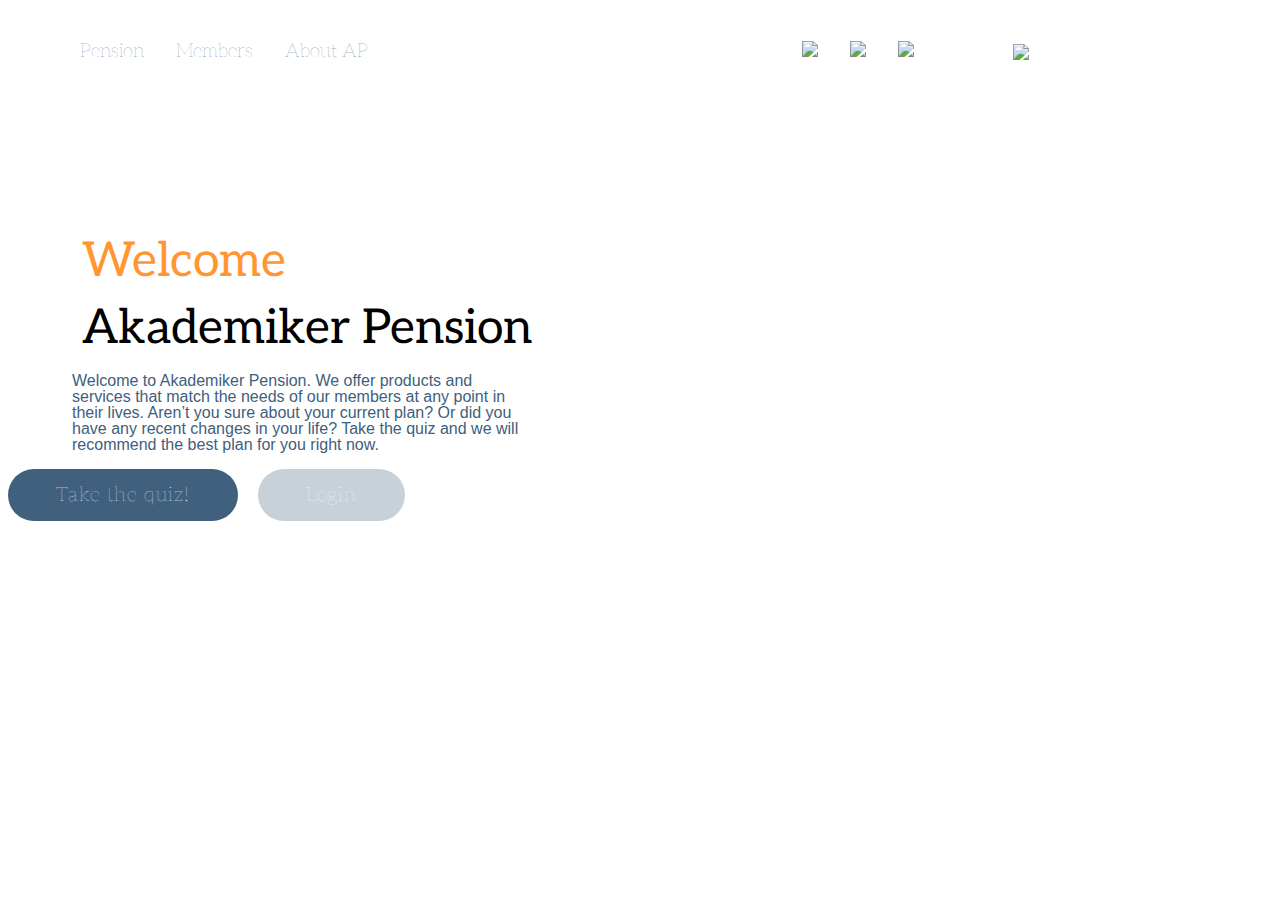
==== index.html @ 8d3b466d "buttons added, title, text" ====
<!DOCTYPE html>
<html lang="english">

<head>
    <meta charset="utf-8">
    <meta name="viewport" content="width=device-width, initial-scale=1.0">
    <title>Akademikerne Pension</title>
    <link rel="stylesheet" href="css/style.css">
</head>

<body>
    <nav>
        <ul class="menu">
            <li><a href="">Pension</a></li>
            <li><a href="">Members</a></li>
            <li><a href="">About AP</a></li>
        </ul>

        <ul class="icons">
            <li><img src="css/img/search_icon.svg"></li>
            <li><img src="css/img/mail_icon.svg"></li>
            <li><img src="css/img/user_icon.svg"></li>
        </ul>

        <img id="navlogo" src="css/img/logo.svg">
    </nav>
    <div class="welcome-text">
        <h4>Welcome</h4>
        <h5>Akademiker Pension</h5>
    </div>
    <div class="welcome-p">
        <p>Welcome to Akademiker Pension. We offer products and services that match the needs of our members at any point in their lives. Aren’t you sure about your current plan? Or did you have any recent changes in your life? Take the quiz and we will recommend the best plan for you right now. </p>
    </div>
    <div class="welcome-buttons">
        <button class="blue">Take the quiz!</button>
        <button class="third-button">Login</button>
    </div>
    <div class="image"></div>

    <script src="script.js"></script>

</body></html>
---- css/style.css ----
@import url('https://fonts.googleapis.com/css2?family=Aleo:ital,wght@0,300;0,400;0,700;1,300;1,400;1,700&display=swap');

/*Navigation and Header*/

#topright {
    display: flex;
    justify-content: flex-end;
}

nav {
    padding: 1rem;
    padding-right: 2rem;
    display: flex;
    justify-content: space-between;
    align-items: center;
    position: relative;
}

nav > ul {
    display: flex;
    list-style-type: none;
    justify-content: flex-start;
    align-items: baseline;
}

nav > ul > li {
    padding-left: 1rem;
    padding-right: 1rem;
}

.menu {
    flex: 3;
    align-items: baseline;
}

.icons {
    flex: 1;
}

#navlogo {
    flex: 1;
}

/*CSS from Julia*/



* {
    box-sizing: border-box;
}

:root {
    --bg-color: white;
    --orange-color: #FF9631;
    --darkblue-color: #40607E;
    --light-gray: #C7D1D9;
    --dark-text: black;

    --primary-font: 'Aleo', serif;
    --secondary-font: 'Open Sans', sans-serif;
    --main-text-color: #40607E;
    --details-color: #007777;

    --white-space: 1rem;
}

html {
    font-size: 100%;
    font-family: var(--primary-font);
    font-weight: 100;
}

/* Button styling*/
button {
    transition: all 3s;
    padding: 1rem 3rem;
    border-radius: 5rem;
    background: var(--darkblue-color);
    text-align: center;
    text-decoration: none;
    font: 100 1.25em/1 var(--primary-font);
    letter-spacing: 1px;
    color: white;
    transition: all 0.2s ease;
    cursor: pointer;
    margin: 0 1rem 1rem 0;
    border: none;
}

.secondary-button {
    background: var(--light-gray);
    color: var(--darkblue-color);
    font-family: var(--secondary-font);
    border-radius: 1rem;
}

.third-button {
    background: var(--light-gray);
}

button:hover {
    background-color: var(--orange-color);
}

button:active {
    background-color: var(--darkblue-color);
}

.secondary-button:visited {
    background-color: var(--orange-color);
    color: var(--light-gray)
}

.secondary-button:hover {
    background-color: var(--darkblue-color);
    color: var(--bg-color)
}


/*Links styling*/
a {
    transition: all 0.2s;
    font-weight: 100;
    text-decoration: underline;
    font-family: var(--primary-font);
    color: var(--darkblue-color);
}

a:hover {
    color: var(--orange-color);
    font-weight: 100;
}

nav > ul > li > a {
    text-decoration: none;
    font-size: 1.2rem;
}

nav > ul > li > a:hover {
    font-size: 1.4rem;
    transition: 0.3s;
}

/*Color swatches*/
.swatches li {
    margin-right: 5vw;
    height: 15vw;
    width: 20%;
    list-style: none;
}

ul li:last-child {
    margin-right: 0;
}

.color-swatch-1 {
    background-color: var(--light-gray);
}

.color-swatch-2 {
    background-color: var(--orange-color);
}

.color-swatch-3 {
    background-color: var(--darkblue-color);
}

.color-swatch-4 {
    background-color: var(--dark-text);
}

.color-swatch-5 {
    background-color: var(--color-5);
}

.typography-main {
    color: var(--details-color);
}

/*Tekst styling*/
h1 {
    font-size: 2rem;
    font-weight: 100;
    color: var(--darkblue-color);
}

h2 {
    font-family: var(--secondary-font);
    font-size: 1.2rem;
    color: var(--darkblue-color);
    font-weight: 100;
}


h4 {
    color: var(--orange-color);
    font-size: 3em;
    font-weight: 400;
    margin: 10px
}


h5 {
    color: var(--dark-text);
    font-weight: 400;
    font-size: 3rem;
    margin: 10px;
}


p,
nav > a {
    font-family: var(--secondary-font);
    line-height: 1;
    font-size: 1rem;
    color: var(--darkblue-color);
}

.plan > ul {
    font-family: var(--primary-font);
    line-height: 2;
    font-size: 1rem;
    color: var(--darkblue-color);
}

strong {
    font-weight: 600;

}

em {
    font-style: italic;
}


/*Styletile styling*/
img {
    max-width: 100%;
    height: auto;
}

header,
main,
footer {
    max-width: 1300px;
    margin: 0 auto;
    padding: calc(2 * var(--white-space));
}

.full-width {
    background: var(--darkblue-color);
    color: var(--bg-color);
    width: 100%;
}

.header-wrapper h1 {
    font-size: 3rem;
    text-transform: uppercase;
    padding-right: 0.75em;
    font-weight: bold;
    color: var(--bg-color);
}

.header-wrapper h2 {
    font-size: 1.6em;
    color: var(--bg-color);
    font-weight: 500;
    text-transform: uppercase;
    margin: var(--white-space) 0;
    color: var(--bg-color);
}

main {
    padding: calc(2 * var(--white-space));
}

section {
    margin-bottom: calc(4 * var(--white-space));
}

.section-heading {
    font-size: 1.3rem;
    color: var(--light-gray);
}

ul {
    display: flex;
    justify-content: space-between;
}

p[class*="font-details-"] {
    margin-top: 0.5rem;
    margin-bottom: calc(2 * var(--white-space));
    font-size: 0.75rem;
    font-family: var(--secondary-font);
    color: #6f6f6f;
}

.adjectives ul {
    font-size: 1.5rem;
    opacity: 0.5;
}

.adjectives ul {
    flex-direction: column;
}

footer {
    font-style: italic;
    color: var(--bg-color)
}

.welcome-text {
    padding-top: 8rem;
    padding-left: 4rem;
}

.welcome-p {
    width: 40vw;
    padding-left: 4rem;
}

@media (min-width: 800px) {
    main {
        display: grid;
        grid-template-columns: 1fr 1fr;
        grid-gap: 4rem;
    }

    .swatches li {
        margin-right: 3%;
        height: 10vw;
        width: 20%;
    }

    .textures li {
        height: 15vw;
    }
}

@media (min-width: 900px) {
    .adjectives ul {
        flex-direction: row;
    }
}
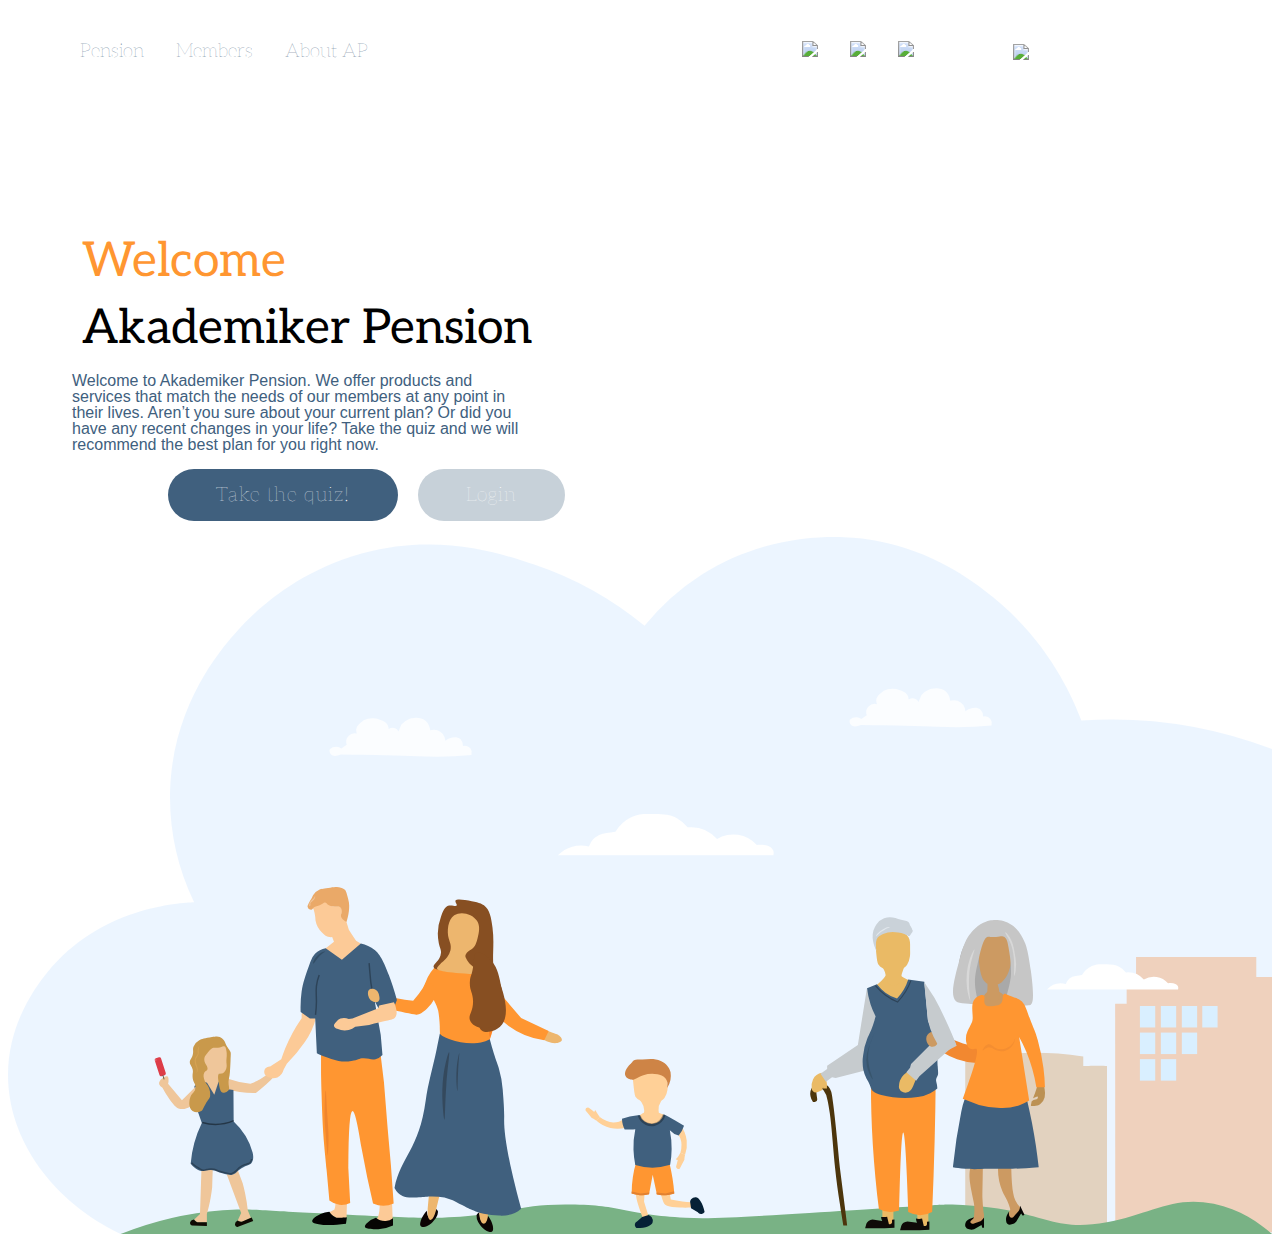
==== commit 3fbaab4b: "image added" ====
--- a/index.html
+++ b/index.html
@@ -35,7 +35,7 @@
         <button class="blue">Take the quiz!</button>
         <button class="third-button">Login</button>
     </div>
-    <div class="image"></div>
+    <div class="main-image"><img src="svg/main-page.svg"></div>
 
     <script src="script.js"></script>
 
--- a/css/style.css
+++ b/css/style.css
@@ -320,6 +320,14 @@
     padding-left: 4rem;
 }
 
+.welcome-buttons {
+    padding-left: 10rem;
+}
+
+.main-image {
+    background-size: cover;
+}
+
 @media (min-width: 800px) {
     main {
         display: grid;
@@ -336,6 +344,7 @@
     .textures li {
         height: 15vw;
     }
+
 }
 
 @media (min-width: 900px) {
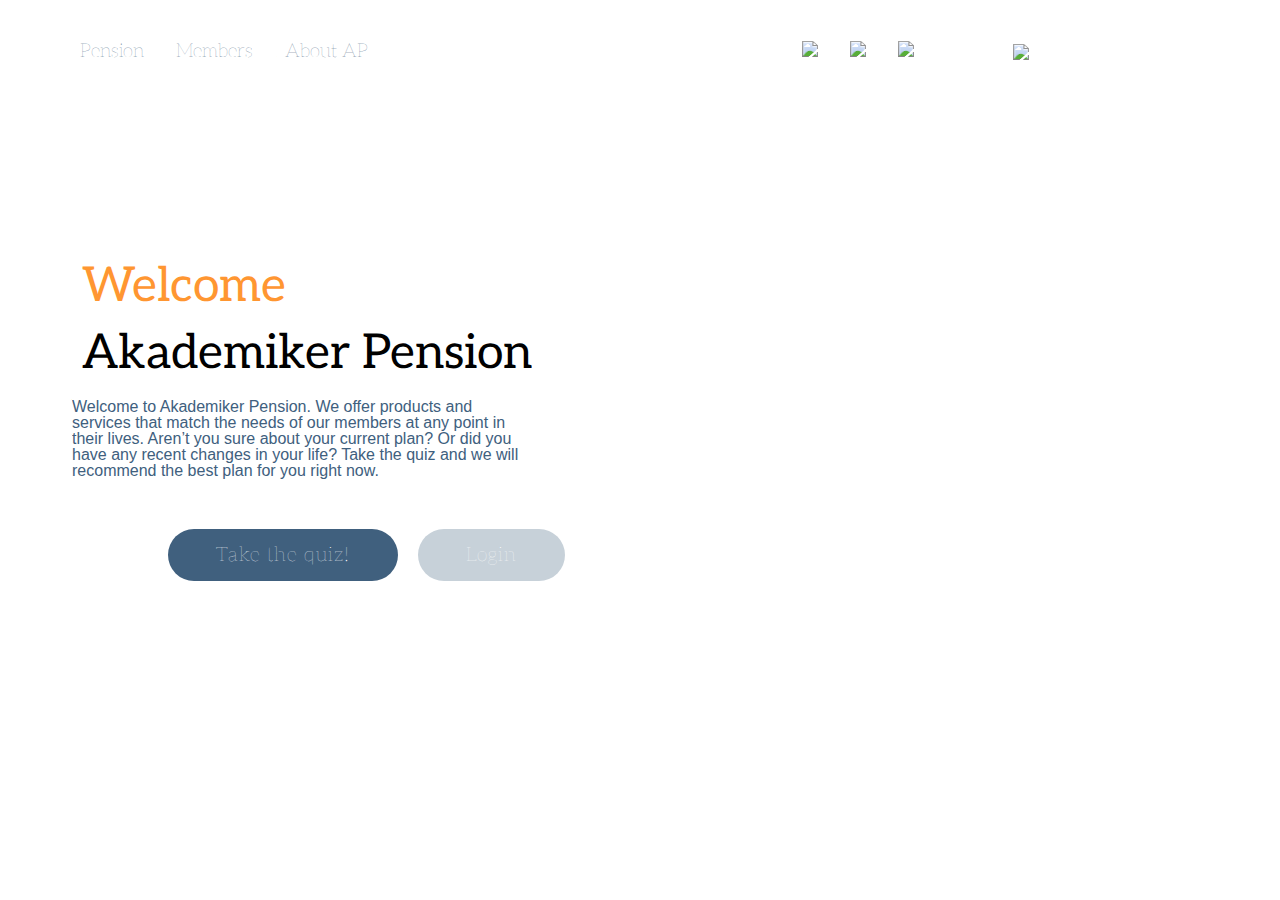
==== commit 6d933ed0: "changes" ====
--- a/index.html
+++ b/index.html
@@ -24,18 +24,20 @@
 
         <img id="navlogo" src="css/img/logo.svg">
     </nav>
-    <div class="welcome-text">
-        <h4>Welcome</h4>
-        <h5>Akademiker Pension</h5>
+    <div class="container">
+        <div class="main-image"></div>
+        <div class="welcome-text">
+            <h4>Welcome</h4>
+            <h5>Akademiker Pension</h5>
+        </div>
+        <div class="welcome-p">
+            <p>Welcome to Akademiker Pension. We offer products and services that match the needs of our members at any point in their lives. Aren’t you sure about your current plan? Or did you have any recent changes in your life? Take the quiz and we will recommend the best plan for you right now. </p>
+        </div>
+        <div class="welcome-buttons">
+            <button class="blue">Take the quiz!</button>
+            <button class="third-button">Login</button>
+        </div>
     </div>
-    <div class="welcome-p">
-        <p>Welcome to Akademiker Pension. We offer products and services that match the needs of our members at any point in their lives. Aren’t you sure about your current plan? Or did you have any recent changes in your life? Take the quiz and we will recommend the best plan for you right now. </p>
-    </div>
-    <div class="welcome-buttons">
-        <button class="blue">Take the quiz!</button>
-        <button class="third-button">Login</button>
-    </div>
-    <div class="main-image"><img src="svg/main-page.svg"></div>
 
     <script src="script.js"></script>
 
--- a/css/style.css
+++ b/css/style.css
@@ -313,19 +313,37 @@
 .welcome-text {
     padding-top: 8rem;
     padding-left: 4rem;
+    position: absolute;
+    bottom: 26vw;
 }
 
 .welcome-p {
     width: 40vw;
     padding-left: 4rem;
+    position: absolute;
+    bottom: 18vw;
 }
 
 .welcome-buttons {
     padding-left: 10rem;
+    bottom: 10vw;
+    position: absolute;
 }
 
 .main-image {
+    background-image:url(img/main-page.svg);
     background-size: cover;
+    background-repeat: no-repeat;
+    position: relative;
+    width: 70vw;
+    height: 70vh;
+    left: 29vw;
+    top: 9vw;
+
+}
+
+.container {
+    position: relative;
 }
 
 @media (min-width: 800px) {
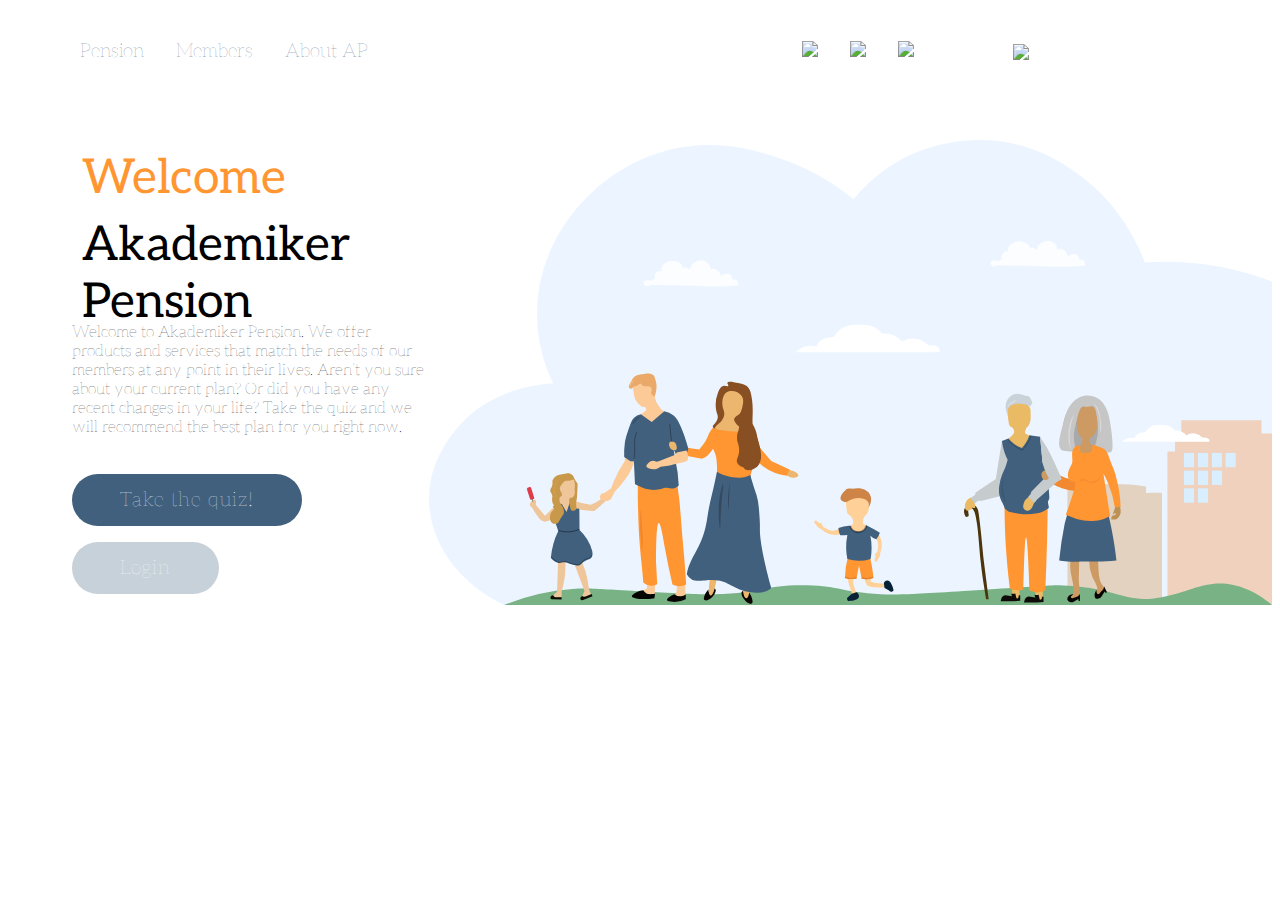
==== commit 62174474: "changes in main page responmsivness" ====
--- a/index.html
+++ b/index.html
@@ -18,14 +18,14 @@
 
         <ul class="icons">
             <li><img src="css/img/search_icon.svg"></li>
-            <li><img src="css/img/mail_icon.svg"></li>
-            <li><img src="css/img/user_icon.svg"></li>
+            <li><a href="profile.html"><img src="css/img/mail_icon.svg"></a></li>
+            <li><a href="profile.html"><img src="css/img/user_icon.svg"></a></li>
         </ul>
 
         <img id="navlogo" src="css/img/logo.svg">
     </nav>
     <div class="container">
-        <div class="main-image"></div>
+        <div class="main-image"><img src="css/img/main-page.svg"></div>
         <div class="welcome-text">
             <h4>Welcome</h4>
             <h5>Akademiker Pension</h5>
@@ -34,8 +34,8 @@
             <p>Welcome to Akademiker Pension. We offer products and services that match the needs of our members at any point in their lives. Aren’t you sure about your current plan? Or did you have any recent changes in your life? Take the quiz and we will recommend the best plan for you right now. </p>
         </div>
         <div class="welcome-buttons">
-            <button class="blue">Take the quiz!</button>
-            <button class="third-button">Login</button>
+            <a href="quiz.html"><button class="blue">Take the quiz!</button></a>
+            <a href="login.html"><button class="third-button">Login</button></a>
         </div>
     </div>
 
--- a/css/style.css
+++ b/css/style.css
@@ -1,45 +1,139 @@
 @import url('https://fonts.googleapis.com/css2?family=Aleo:ital,wght@0,300;0,400;0,700;1,300;1,400;1,700&display=swap');
 
+/*navigation media query*/
+
+@import "https://use.fontawesome.com/releases/v5.5.0/css/all.css";
+
 /*Navigation and Header*/
 
-#topright {
-    display: flex;
-    justify-content: flex-end;
-}
-
-nav {
-    padding: 1rem;
-    padding-right: 2rem;
-    display: flex;
-    justify-content: space-between;
-    align-items: center;
-    position: relative;
-}
-
-nav > ul {
-    display: flex;
-    list-style-type: none;
-    justify-content: flex-start;
-    align-items: baseline;
-}
-
-nav > ul > li {
-    padding-left: 1rem;
-    padding-right: 1rem;
-}
-
-.menu {
-    flex: 3;
-    align-items: baseline;
-}
-
-.icons {
-    flex: 1;
-}
-
-#navlogo {
-    flex: 1;
-}
+@media only screen and (max-width: 800px) {
+    #topright {
+        display: flex;
+        justify-content: flex-end;
+    }
+
+    #navlogo,
+    #navlogo2 {
+        margin-left: 20%;
+        margin-right: 20%;
+        display: flex;
+    }
+
+    .menu,
+    .icons,
+    #navlogo,
+    .menu2 {
+        display: none;
+    }
+
+    .menu2 {
+        position: relative;
+        top: 5px;
+
+    }
+
+    .menu2 > ul {
+        display: block;
+        list-style-type: none;
+        text-align: center;
+        line-height: 1.7rem;
+    }
+
+    #burgermenu {
+        display: block;
+        position: absolute;
+        right: 5px;
+        top: 5px;
+    }
+
+    /*    trying things out*/
+    /* Style the navigation menu */
+    .topnav {
+        overflow: hidden;
+        background-color: white;
+        position: relative;
+    }
+
+    /* Style navigation menu links */
+    #burgerlogo {
+        color: white;
+        padding: 14px 16px;
+        text-decoration: none;
+        font-size: 17px;
+        display: block;
+    }
+
+    /* Style the hamburger menu */
+    #burgerlogo {
+        display: block;
+        position: absolute;
+        right: 5px;
+        top: 5px;
+    }
+
+    /* Add a grey background color on mouse-over */
+    #burgerlogo:hover {
+        background-color: #ddd;
+        color: black;
+    }
+
+    /* Style the active link (or home/logo) */
+    .active {
+        background-color: white;
+        color: white;
+    }
+
+    /*    end of trying things out*/
+}
+
+@media only screen and (min-width: 801px) {
+
+    .menu2,
+    #burgerlogo {
+        display: none;
+    }
+
+    #topright {
+        display: flex;
+        justify-content: flex-end;
+    }
+
+    nav {
+        padding: 1rem;
+        padding-right: 2rem;
+        display: flex;
+        justify-content: space-between;
+        align-items: center;
+        position: relative;
+    }
+
+    nav > ul {
+        display: flex;
+        list-style-type: none;
+        justify-content: flex-start;
+        align-items: baseline;
+    }
+
+    nav > ul > li {
+        padding-left: 1rem;
+        padding-right: 1rem;
+    }
+
+    .menu {
+        flex: 3;
+        align-items: baseline;
+    }
+
+    .icons {
+        flex: 1;
+    }
+
+    #navlogo {
+        flex: 1;
+    }
+}
+
+/*Navigation and Header*/
 
 /*CSS from Julia*/
 
@@ -131,12 +225,12 @@
     font-weight: 100;
 }
 
-nav > ul > li > a {
+ul > li > a {
     text-decoration: none;
     font-size: 1.2rem;
 }
 
-nav > ul > li > a:hover {
+ul > li > a:hover {
     font-size: 1.4rem;
     transition: 0.3s;
 }
@@ -191,7 +285,6 @@
     font-weight: 100;
 }
 
-
 h4 {
     color: var(--orange-color);
     font-size: 3em;
@@ -208,7 +301,6 @@
 }
 
 
-p,
 nav > a {
     font-family: var(--secondary-font);
     line-height: 1;
@@ -311,39 +403,117 @@
 }
 
 .welcome-text {
-    padding-top: 8rem;
     padding-left: 4rem;
     position: absolute;
-    bottom: 26vw;
+    grid-area:title;
 }
 
 .welcome-p {
-    width: 40vw;
+    position: absolute;
+    grid-area: paragraph;
+
     padding-left: 4rem;
-    position: absolute;
-    bottom: 18vw;
 }
 
 .welcome-buttons {
-    padding-left: 10rem;
-    bottom: 10vw;
-    position: absolute;
+    padding-left: 4rem;
+    display: inline-block;
+    grid-area: buttons;
 }
 
 .main-image {
-    background-image:url(img/main-page.svg);
-    background-size: cover;
-    background-repeat: no-repeat;
-    position: relative;
-    width: 70vw;
-    height: 70vh;
-    left: 29vw;
-    top: 9vw;
-
+    grid-area: main-image;
 }
 
 .container {
     position: relative;
+    display: grid;
+    top: 5vh;
+            width: 100%;
+            height: auto;
+            margin: auto;
+            display: grid;
+            grid-template-columns: 0.5fr 1fr;
+            grid-template-rows: auto;
+            grid-template-areas:
+                "title main-image"
+                "paragraph main-image"
+                "buttons main-image";
+}
+
+.login-box {
+    width: 400px;
+    position: absolute;
+    top: 50%;
+    left: 50%;
+    transform: translate(-50%, -50%);
+    color: var(--darkblue-color);
+}
+
+.login-box h1 {
+    float: left;
+    font-size: 40px;
+    margin-bottom: 50px;
+    padding: 13px 0;
+}
+
+.login-box h6 {
+    float: left;
+    margin-bottom: 1rem;
+    margin-top: 1.2rem;
+    font: 100 1.1em/1 var(--primary-font);
+    padding: 0.2rem;
+    text-decoration-line: underline;
+}
+
+.textbox {
+    width: 100%;
+    overflow: hidden;
+    font-size: 25px;
+    padding: 10px 0;
+    margin: 10px 0;
+    background-color: var(--light-gray);
+    border-radius: 10px;
+
+}
+
+.textbox i {
+    width: 46px;
+    float: left;
+    text-align: center;
+    color: var(--dark-blue);
+
+}
+
+.textbox input {
+    border: none;
+    outline: none;
+    background: none;
+    color: var(--darkblue-color);
+    font-size: 1.6rem;
+    width: 80%;
+    float: left;
+    margin: 0 10px;
+    font: 100 0.8em/1 var(--secondary-font);
+
+}
+
+.btn {
+    width: 55%;
+    background-color: var(--darkblue-color);
+    border: 0;
+    border-radius: 25px;
+    color: white;
+    padding: 1rem 0rem;
+    cursor: pointer;
+    margin: 0 1rem 1rem 0;
+    font: 100 1.5em/1 var(--primary-font);
+    float: right;
+    cursor: pointer;
+}
+
+.btn:hover {
+    background-color: var(--orange-color);
 }
 
 @media (min-width: 800px) {
@@ -362,6 +532,7 @@
     .textures li {
         height: 15vw;
     }
+}
 
 }
 
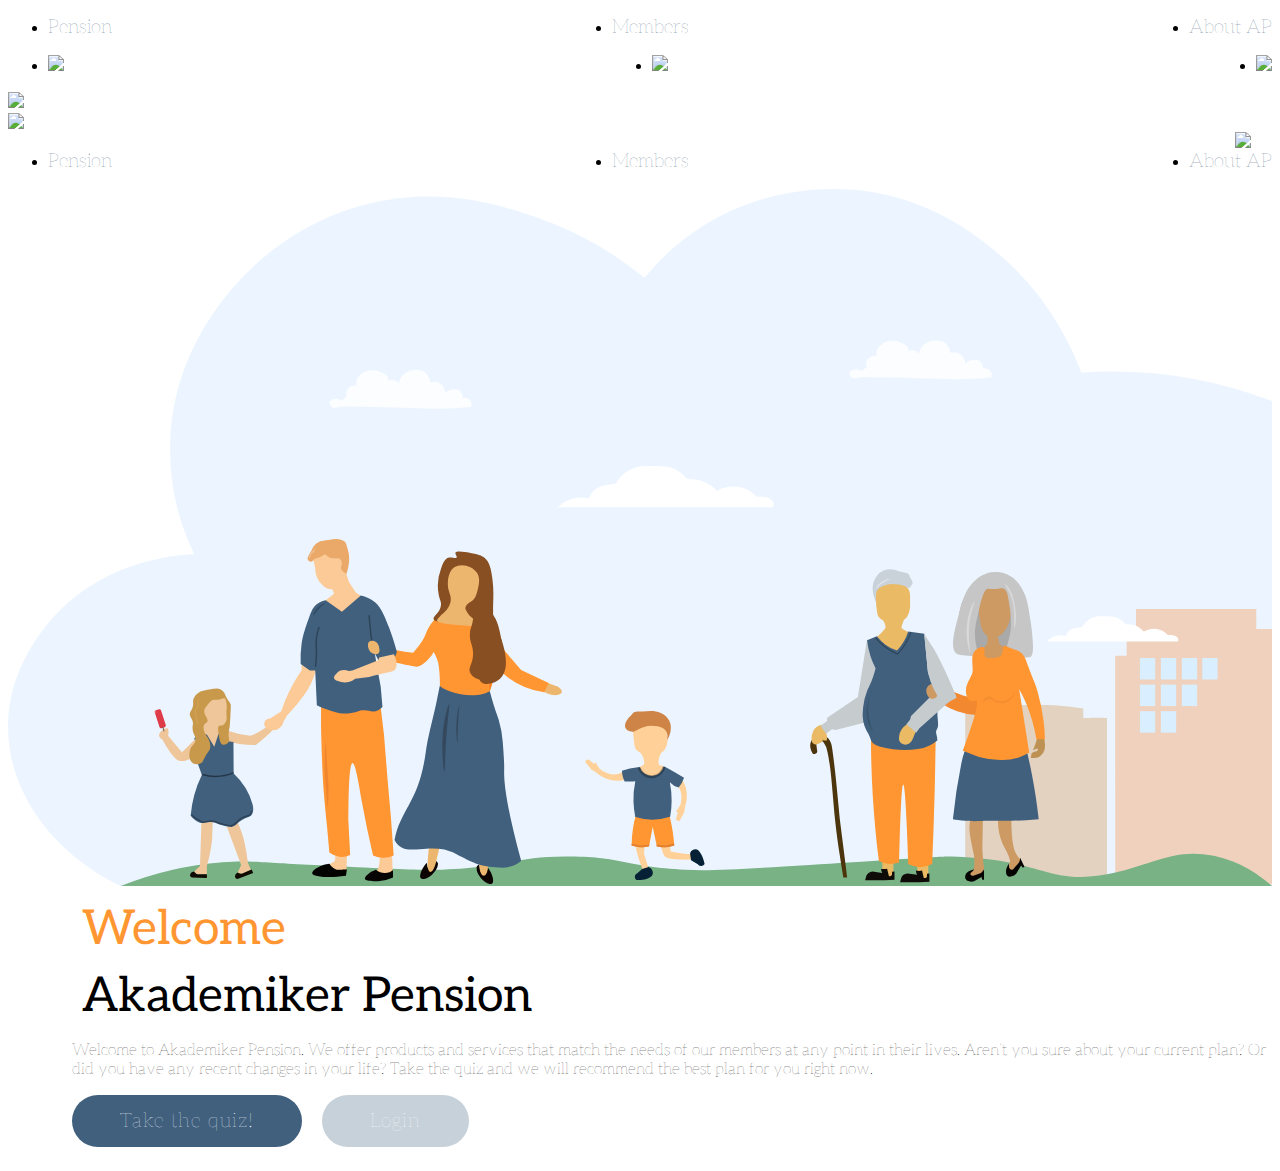
==== commit 3dcf903b: "responsive index.html" ====
--- a/index.html
+++ b/index.html
@@ -18,12 +18,30 @@
 
         <ul class="icons">
             <li><img src="css/img/search_icon.svg"></li>
-            <li><a href="profile.html"><img src="css/img/mail_icon.svg"></a></li>
-            <li><a href="profile.html"><img src="css/img/user_icon.svg"></a></li>
+            <li><img src="css/img/mail_icon.svg"></li>
+            <li><img src="css/img/user_icon.svg"></li>
         </ul>
 
         <img id="navlogo" src="css/img/logo.svg">
+
+        <!--        trying things out-->
+        <div class="topnav">
+            <a href="#home" class="active"><img id="navlogo2" src="css/img/logo.svg"></a>
+            <!-- "Hamburger menu" / "Bar icon" to toggle the navigation links -->
+            <img id="burgerlogo" src="css/img/user_icon.svg" onclick="burgerMenu()">
+             <!-- Navigation links (hidden by default) -->
+            <div class="menu2">
+            <ul>
+                <li><a href="">Pension</a></li>
+                <li><a href="">Members</a></li>
+                <li><a href="">About AP</a></li>
+            </ul>
+                </div>
+        </div>
+        <!--        end of trying things out-->
+
     </nav>
+
     <div class="container">
         <div class="main-image"><img src="css/img/main-page.svg"></div>
         <div class="welcome-text">
@@ -39,6 +57,6 @@
         </div>
     </div>
 
-    <script src="script.js"></script>
+    <script src="js/script.js"></script>
 
 </body></html>
--- a/css/style.css
+++ b/css/style.css
@@ -46,44 +46,50 @@
         top: 5px;
     }
 
-    /*    trying things out*/
-    /* Style the navigation menu */
-    .topnav {
-        overflow: hidden;
-        background-color: white;
-        position: relative;
-    }
-
-    /* Style navigation menu links */
-    #burgerlogo {
-        color: white;
-        padding: 14px 16px;
-        text-decoration: none;
-        font-size: 17px;
-        display: block;
-    }
-
-    /* Style the hamburger menu */
-    #burgerlogo {
-        display: block;
-        position: absolute;
-        right: 5px;
-        top: 5px;
-    }
-
-    /* Add a grey background color on mouse-over */
-    #burgerlogo:hover {
-        background-color: #ddd;
-        color: black;
-    }
-
-    /* Style the active link (or home/logo) */
-    .active {
-        background-color: white;
-        color: white;
-    }
-
-    /*    end of trying things out*/
+    .container {
+        display: flex;
+        flex-flow: column;
+    }
+}
+
+/*    trying things out*/
+/* Style the navigation menu */
+.topnav {
+    overflow: hidden;
+    background-color: white;
+    position: relative;
+}
+
+/* Style navigation menu links */
+#burgerlogo {
+    color: white;
+    padding: 14px 16px;
+    text-decoration: none;
+    font-size: 17px;
+    display: block;
+}
+
+/* Style the hamburger menu */
+#burgerlogo {
+    display: block;
+    position: absolute;
+    right: 5px;
+    top: 5px;
+}
+
+/* Add a grey background color on mouse-over */
+#burgerlogo:hover {
+    background-color: #ddd;
+    color: black;
+}
+
+/* Style the active link (or home/logo) */
+.active {
+    background-color: white;
+    color: white;
+}
+
+/*    end of trying things out*/
 }
 
 @media only screen and (min-width: 801px) {
@@ -130,6 +136,22 @@
 
     #navlogo {
         flex: 1;
+    }
+
+    .container {
+        position: relative;
+        display: grid;
+        top: 5vh;
+        width: 100%;
+        height: auto;
+        margin: auto;
+        display: grid;
+        grid-template-columns: 0.5fr 1fr;
+        grid-template-rows: auto;
+        grid-template-areas:
+            "title main-image"
+            "paragraph main-image"
+            "buttons main-image";
     }
 }
 
@@ -404,41 +426,21 @@
 
 .welcome-text {
     padding-left: 4rem;
-    position: absolute;
-    grid-area:title;
+    grid-area: title;
 }
 
 .welcome-p {
-    position: absolute;
     grid-area: paragraph;
-
     padding-left: 4rem;
 }
 
 .welcome-buttons {
     padding-left: 4rem;
-    display: inline-block;
     grid-area: buttons;
 }
 
 .main-image {
     grid-area: main-image;
-}
-
-.container {
-    position: relative;
-    display: grid;
-    top: 5vh;
-            width: 100%;
-            height: auto;
-            margin: auto;
-            display: grid;
-            grid-template-columns: 0.5fr 1fr;
-            grid-template-rows: auto;
-            grid-template-areas:
-                "title main-image"
-                "paragraph main-image"
-                "buttons main-image";
 }
 
 .login-box {
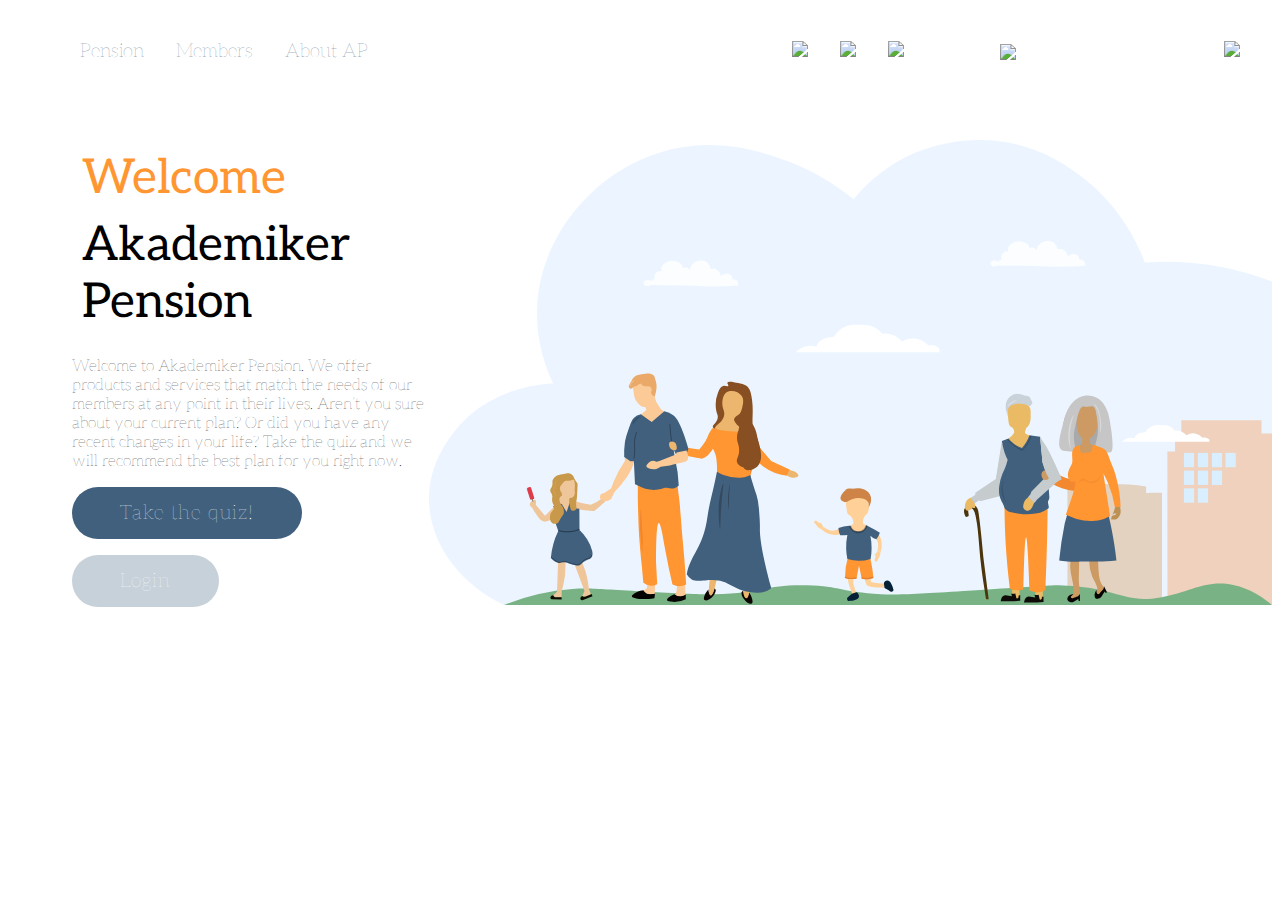
==== commit 6c0e7450: "fixed menu" ====
--- a/index.html
+++ b/index.html
@@ -9,7 +9,7 @@
 </head>
 
 <body>
-    <nav>
+     <nav>
         <ul class="menu">
             <li><a href="">Pension</a></li>
             <li><a href="">Members</a></li>
@@ -18,8 +18,8 @@
 
         <ul class="icons">
             <li><img src="css/img/search_icon.svg"></li>
-            <li><img src="css/img/mail_icon.svg"></li>
-            <li><img src="css/img/user_icon.svg"></li>
+            <li><a href="profile.html"><img src="css/img/mail_icon.svg"></a></li>
+            <li><a href="profile.html"><img src="css/img/user_icon.svg"></a></li>
         </ul>
 
         <img id="navlogo" src="css/img/logo.svg">
--- a/css/style.css
+++ b/css/style.css
@@ -3,14 +3,7 @@
 /*navigation media query*/
 
 @import "https://use.fontawesome.com/releases/v5.5.0/css/all.css";
-
-/*Navigation and Header*/
-
 @media only screen and (max-width: 800px) {
-    #topright {
-        display: flex;
-        justify-content: flex-end;
-    }
 
     #navlogo,
     #navlogo2 {
@@ -27,13 +20,13 @@
     }
 
     .menu2 {
-        position: relative;
+        position:relative;
         top: 5px;
 
     }
 
     .menu2 > ul {
-        display: block;
+        display:block;
         list-style-type: none;
         text-align: center;
         line-height: 1.7rem;
@@ -46,57 +39,71 @@
         top: 5px;
     }
 
+    /*    trying things out*/
+    /* Style the navigation menu */
+    .topnav {
+        overflow: hidden;
+        background-color: white;
+        position: relative;
+    }
+
+    /* Style navigation menu links */
+    #burgerlogo {
+        color: white;
+        padding: 14px 16px;
+        text-decoration: none;
+        font-size: 17px;
+        display: block;
+    }
+
+    /* Style the hamburger menu */
+    #burgerlogo {
+        display: block;
+        position: absolute;
+        right: 5px;
+        top: 5px;
+    }
+
+    /* Add a grey background color on mouse-over */
+    #burgerlogo:hover {
+        background-color: #ddd;
+        color: black;
+    }
+
+    /* Style the active link (or home/logo) */
+    .active {
+        background-color: white;
+        color: white;
+    }
+
+    /*    end of trying things out*/
+
     .container {
         display: flex;
         flex-flow: column;
-    }
-}
-
-/*    trying things out*/
-/* Style the navigation menu */
-.topnav {
-    overflow: hidden;
-    background-color: white;
-    position: relative;
-}
-
-/* Style navigation menu links */
-#burgerlogo {
-    color: white;
-    padding: 14px 16px;
-    text-decoration: none;
-    font-size: 17px;
-    display: block;
-}
-
-/* Style the hamburger menu */
-#burgerlogo {
-    display: block;
-    position: absolute;
-    right: 5px;
-    top: 5px;
-}
-
-/* Add a grey background color on mouse-over */
-#burgerlogo:hover {
-    background-color: #ddd;
-    color: black;
-}
-
-/* Style the active link (or home/logo) */
-.active {
-    background-color: white;
-    color: white;
-}
-
-/*    end of trying things out*/
+        padding-top: 5vh;
+    }
 }
 
 @media only screen and (min-width: 801px) {
 
-    .menu2,
-    #burgerlogo {
-        display: none;
+    .container {
+        position:relative;
+        display:grid;
+        top: 5vh;
+        width:100%;
+            height: auto;
+        margin: auto;
+        grid-template-columns: 0.5fr 1fr;
+        grid-template-rows: auto;
+ grid-template-areas:
+            "title main-image"
+            "paragraph main-image"
+            "buttons main-image";
+    }
+
+    .menu2, #burgerlogo {
+        display:none;
     }
 
     #topright {
@@ -136,22 +143,6 @@
 
     #navlogo {
         flex: 1;
-    }
-
-    .container {
-        position: relative;
-        display: grid;
-        top: 5vh;
-        width: 100%;
-        height: auto;
-        margin: auto;
-        display: grid;
-        grid-template-columns: 0.5fr 1fr;
-        grid-template-rows: auto;
-        grid-template-areas:
-            "title main-image"
-            "paragraph main-image"
-            "buttons main-image";
     }
 }
 
@@ -431,6 +422,7 @@
 
 .welcome-p {
     grid-area: paragraph;
+
     padding-left: 4rem;
 }
 
